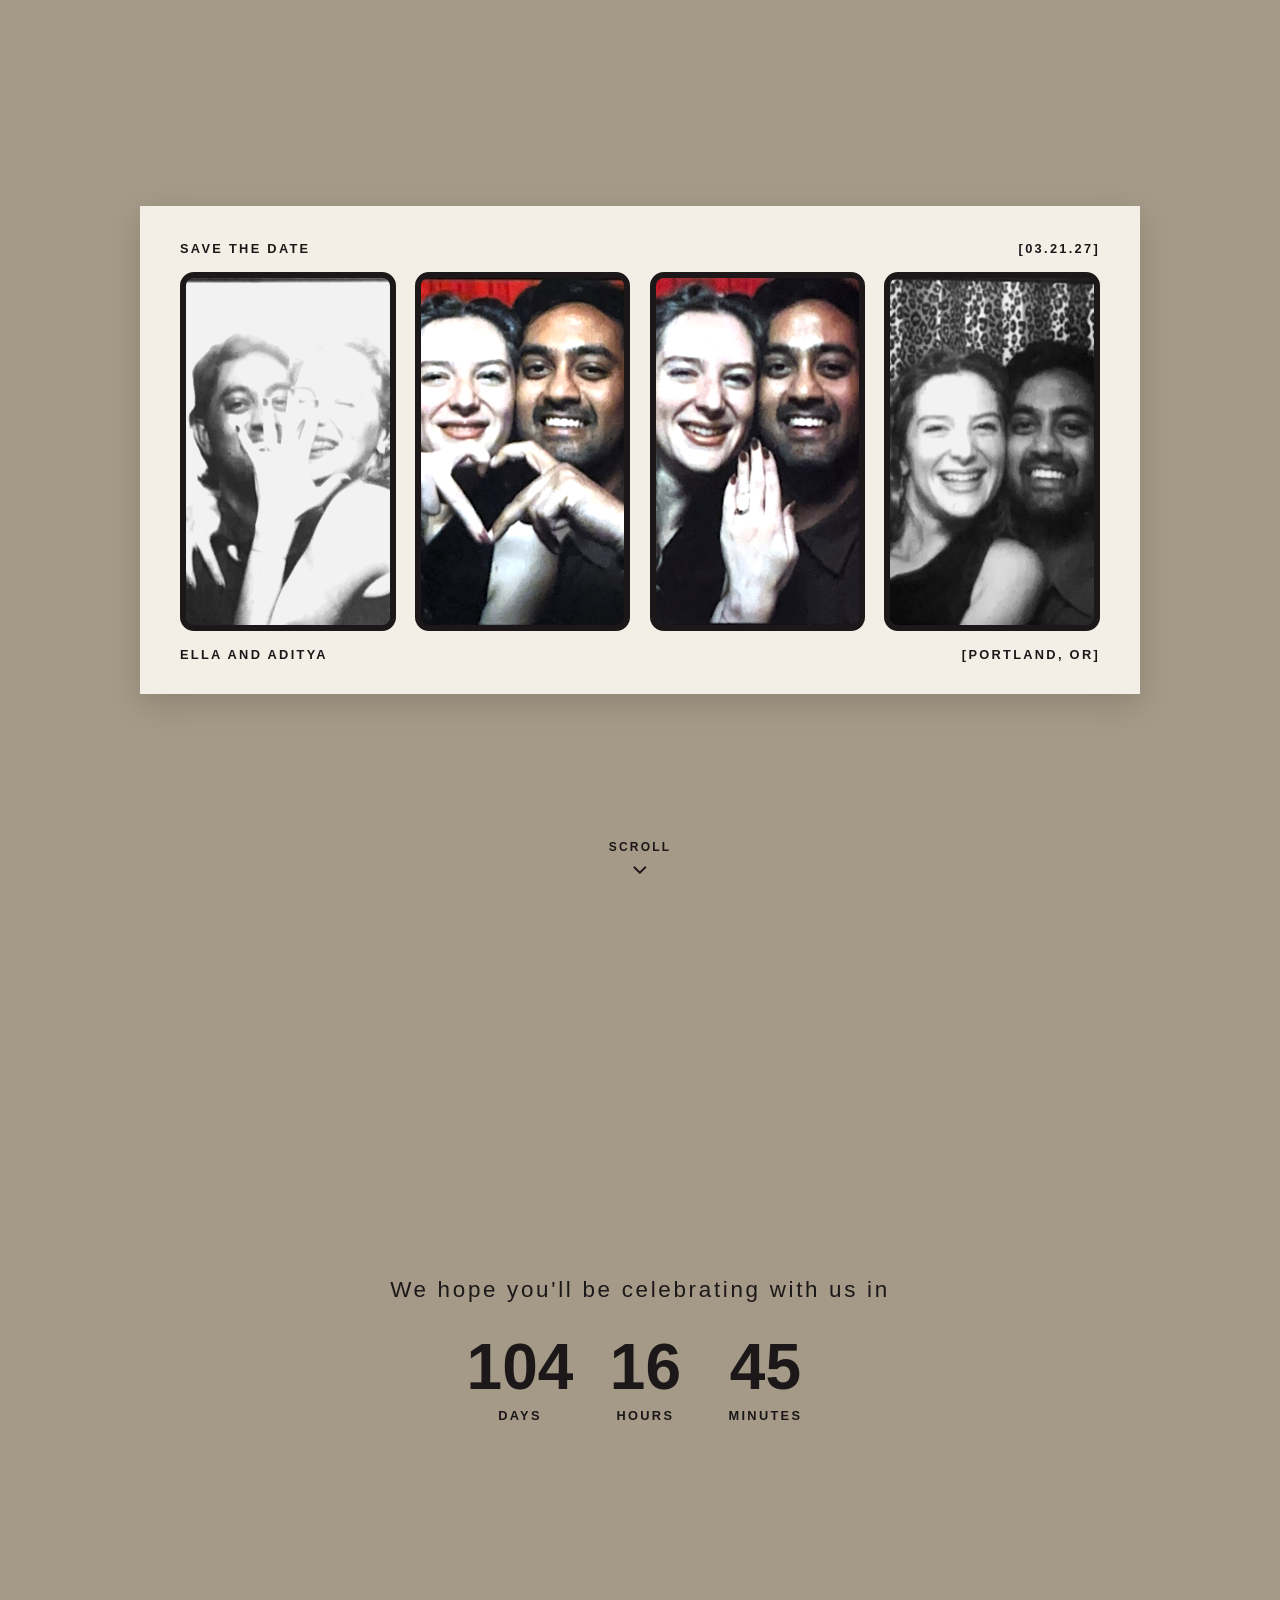
==== save-the-date.html @ f0cf4c4a "Update site styling, add save-the-date countdown and scroll cue Co-Authored-By: Claude Sonnet 5.5 <n" ====
<!DOCTYPE html>
<html lang="en">
<head>
  <meta charset="UTF-8">
  <meta name="viewport" content="width=device-width, initial-scale=1.0">
  <title>Save the Date · Ella & Aditya</title>
  <style>
    * { box-sizing: border-box; }

    body {
      margin: 0;
      background: #A49A87;
      font-family: 'Helvetica Neue', Arial, sans-serif;
      color: #1c1819;
      overflow-x: hidden;
    }

    /* Photo booth flash that fades out on load */
    .flash {
      position: fixed;
      inset: 0;
      background: #fff;
      pointer-events: none;
      z-index: 10;
      animation: flash 1s ease-out forwards;
    }

    @keyframes flash {
      0%   { opacity: 0.95; }
      15%  { opacity: 0.95; }
      100% { opacity: 0; }
    }

    /* Each section fills the screen on its own */
    .screen {
      min-height: 100vh;
      display: flex;
      flex-direction: column;
      align-items: center;
      justify-content: center;
      padding: 2rem 1rem;
    }

    .scroll-cue {
      position: fixed;
      bottom: 1.2rem;
      left: 50%;
      transform: translateX(-50%);
      display: flex;
      flex-direction: column;
      align-items: center;
      gap: 0.3rem;
      font-size: 0.75rem;
      font-weight: 700;
      letter-spacing: 0.18em;
      text-transform: uppercase;
      text-decoration: none;
      color: #1c1819;
      transition: opacity 0.4s;
    }

    .scroll-cue.hidden {
      opacity: 0;
      pointer-events: none;
    }

    .scroll-cue svg {
      width: 22px;
      height: 22px;
      animation: bounce 1.6s ease-in-out infinite;
    }

    @keyframes bounce {
      0%, 100% { transform: translateY(0); }
      50%      { transform: translateY(6px); }
    }

    .countdown {
      text-align: center;
      opacity: 0;
      transform: translateY(40px);
      transition: opacity 1s ease-out, transform 1s ease-out;
    }

    .countdown.visible {
      opacity: 1;
      transform: none;
    }

    .countdown h2 {
      margin: 0 0 2rem;
      font-size: 1.4rem;
      font-weight: 400;
      letter-spacing: 0.12em;
    }

    .timer {
      display: flex;
      justify-content: center;
      gap: 1.5rem;
    }

    .unit {
      min-width: 6rem;
    }

    .unit .num {
      display: block;
      font-size: 4rem;
      font-weight: 700;
      line-height: 1;
      font-variant-numeric: tabular-nums;
    }

    .unit .label {
      display: block;
      margin-top: 0.6rem;
      font-size: 0.8rem;
      font-weight: 700;
      letter-spacing: 0.18em;
      text-transform: uppercase;
    }

    .card {
      width: 100%;
      max-width: 1000px;
      background: #f4efe6;
      padding: 2.2rem 2.5rem 2rem;
      box-shadow: 0 10px 30px rgba(0, 0, 0, 0.15);
    }

    .top, .bottom, .names-row {
      display: flex;
      justify-content: space-between;
      align-items: center;
      font-size: 0.8rem;
      font-weight: 700;
      letter-spacing: 0.18em;
      text-transform: uppercase;
    }

    .top { margin-bottom: 1rem; }

    .strips {
      display: grid;
      grid-template-columns: repeat(4, 1fr);
      gap: 1.2rem;
    }

    .strip {
      position: relative;
      aspect-ratio: 3 / 5;
      background: #111;
      border: 6px solid #1c1819;
      border-radius: 14px;
      overflow: hidden;
      box-shadow: inset 0 0 0 1px #333;
      opacity: 0;
      filter: blur(6px);
      animation: develop 1.2s ease-out forwards;
    }

    /* Strips 2 and 3 stay in color */
    .strip:nth-child(2) img,
    .strip:nth-child(3) img {
      filter: contrast(1.05) brightness(1);
    }

    /* Each strip develops one after another */
    .strip:nth-child(1) { animation-delay: 1.0s; }
    .strip:nth-child(2) { animation-delay: 1.6s; }
    .strip:nth-child(3) { animation-delay: 2.2s; }
    .strip:nth-child(4) { animation-delay: 2.8s; }

    @keyframes develop {
      0% {
        opacity: 0;
        filter: blur(6px) brightness(1.6);
      }
      60% {
        opacity: 1;
      }
      100% {
        opacity: 1;
        filter: blur(0) brightness(1);
      }
    }

    .strip img {
      width: 100%;
      height: 100%;
      object-fit: cover;
      display: block;
      filter: grayscale(100%) contrast(1.15) brightness(0.95);
    }

    .names-row {
      margin-top: 1rem;
    }

    .back {
      margin-top: 1.5rem;
      font-size: 0.9rem;
      letter-spacing: 0.1em;
    }

    .back a {
      color: #1c1819;
    }

    @media (max-width: 700px) {
      .strips { grid-template-columns: repeat(2, 1fr); }
      .card { padding: 1.5rem; }
      .top, .names-row { font-size: 0.7rem; }
      .timer { gap: 0.5rem; }
      .unit { min-width: 4.5rem; }
      .unit .num { font-size: 2.5rem; }
    }

    /* Skip the effects for guests who prefer less motion */
    @media (prefers-reduced-motion: reduce) {
      .flash { display: none; }
      .scroll-cue svg { animation: none; }
      .countdown {
        opacity: 1;
        transform: none;
        transition: none;
      }
      .strip {
        opacity: 1;
        filter: none;
        animation: none;
      }
    }
  </style>
</head>
<body>
  <div class="flash" aria-hidden="true"></div>

  <section class="screen">
  <main class="card">
    <div class="top">
      <span>Save the Date</span>
      <span>[03.21.27]</span>
    </div>

    <div class="strips">
      <div class="strip"><img src="strip1.jpg" alt="Photo booth photo 1"></div>
      <div class="strip"><img src="strip2.jpg" alt="Photo booth photo 2"></div>
      <div class="strip"><img src="strip3.jpg" alt="Photo booth photo 3"></div>
      <div class="strip"><img src="strip4.jpg" alt="Photo booth photo 4"></div>
    </div>

    <div class="names-row">
      <span>Ella and Aditya</span>
      <span>[Portland, OR]</span>
    </div>
  </main>
  </section>

  <a class="scroll-cue" id="scroll-cue" href="#countdown-screen" aria-label="Scroll down">
    <span>Scroll</span>
    <svg viewBox="0 0 24 24" fill="none" stroke="currentColor" stroke-width="2" stroke-linecap="round" stroke-linejoin="round" aria-hidden="true"><path d="M6 9l6 6 6-6"/></svg>
  </a>

  <section class="screen" id="countdown-screen">
    <div class="countdown" id="countdown">
      <h2>We hope you'll be celebrating with us in</h2>
      <div class="timer">
        <div class="unit"><span class="num" id="days">0</span><span class="label">Days</span></div>
        <div class="unit"><span class="num" id="hours">0</span><span class="label">Hours</span></div>
        <div class="unit"><span class="num" id="minutes">0</span><span class="label">Minutes</span></div>
      </div>
    </div>
  </section>

  <script>
    const target = new Date(2027, 2, 21); // March 21, 2027
    const els = {
      days: document.getElementById('days'),
      hours: document.getElementById('hours'),
      minutes: document.getElementById('minutes')
    };

    function tick() {
      const ms = Math.max(0, target - new Date());
      els.days.textContent = Math.floor(ms / 86400000);
      els.hours.textContent = Math.floor(ms / 3600000) % 24;
      els.minutes.textContent = Math.floor(ms / 60000) % 60;
    }

    tick();
    setInterval(tick, 1000);

    // Hide the scroll cue once the guest has started scrolling
    const cue = document.getElementById('scroll-cue');
    window.addEventListener('scroll', () => {
      cue.classList.toggle('hidden', window.scrollY > 40);
    }, { passive: true });

    // Fade the countdown in once it scrolls into view
    const countdown = document.getElementById('countdown');
    new IntersectionObserver((entries, obs) => {
      entries.forEach(e => {
        if (e.isIntersecting) {
          e.target.classList.add('visible');
          obs.unobserve(e.target);
        }
      });
    }, { threshold: 0.3 }).observe(countdown);
  </script>
</body>
</html>
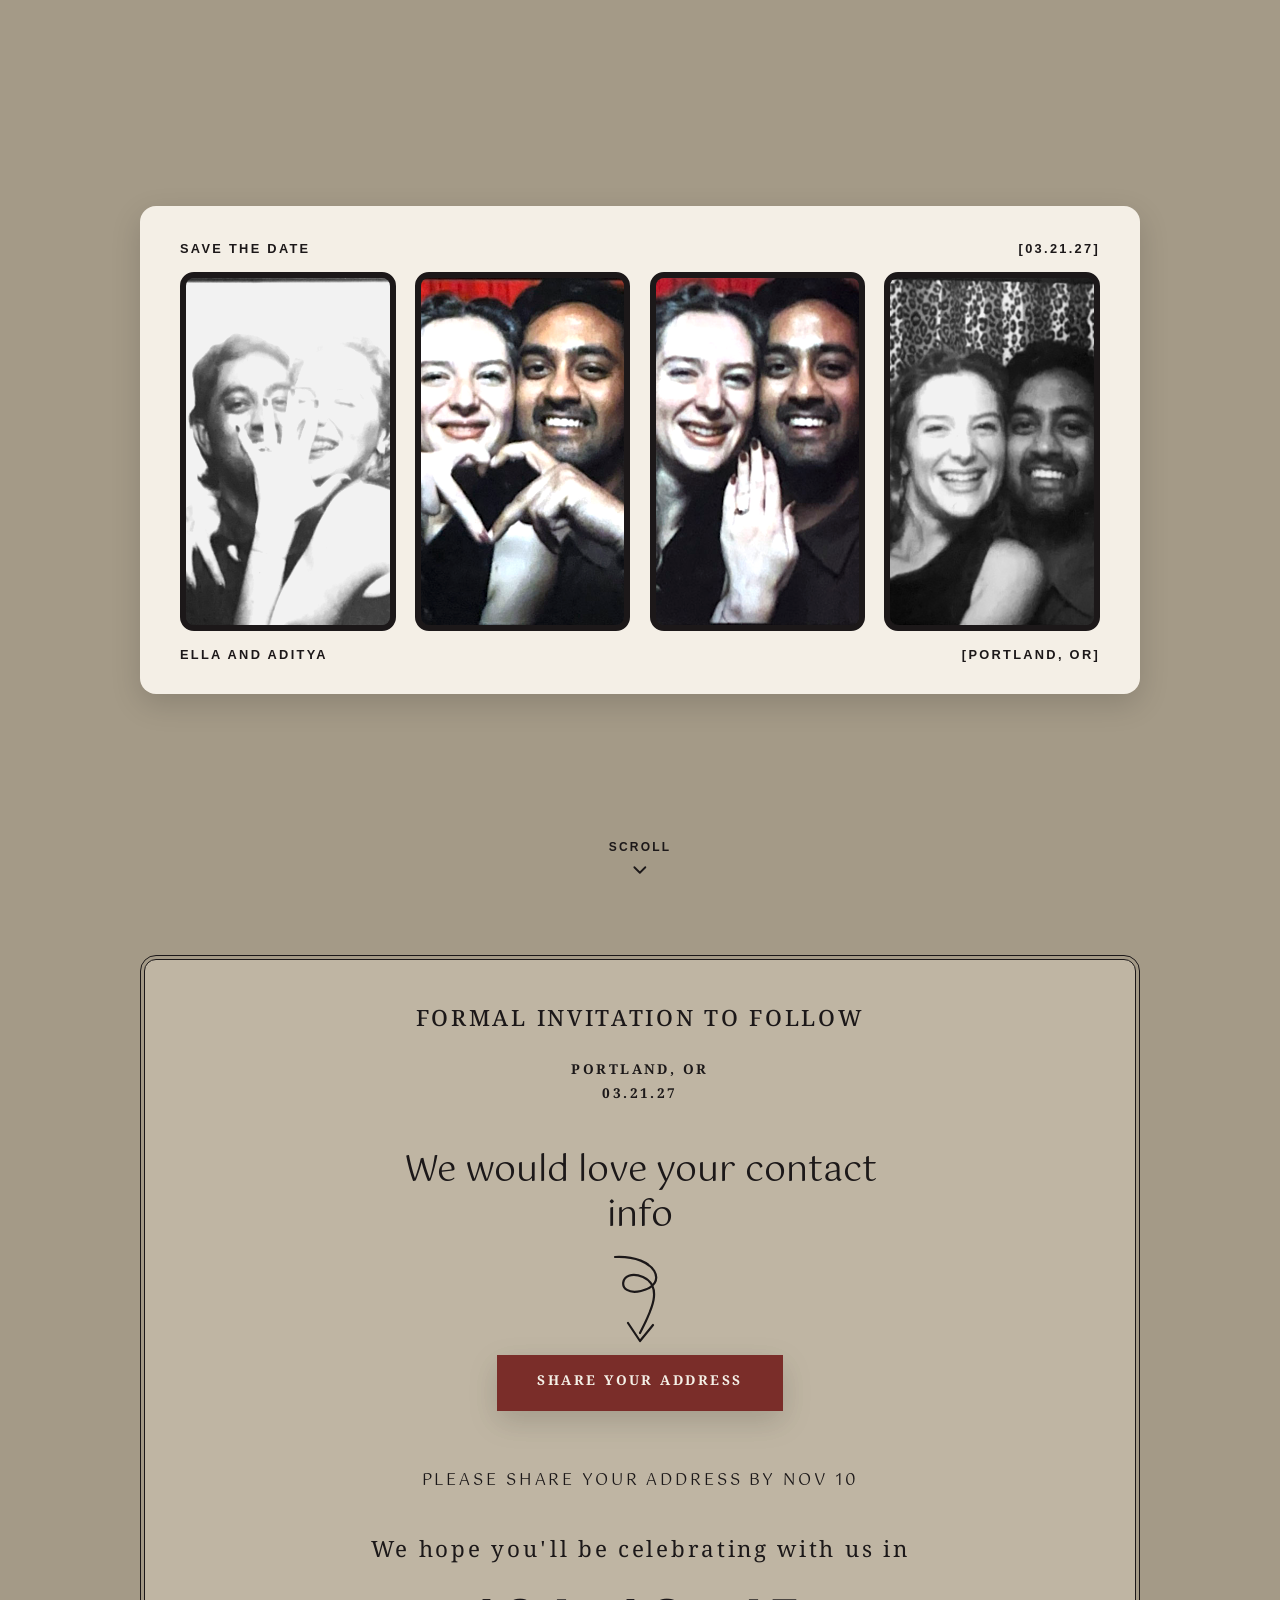
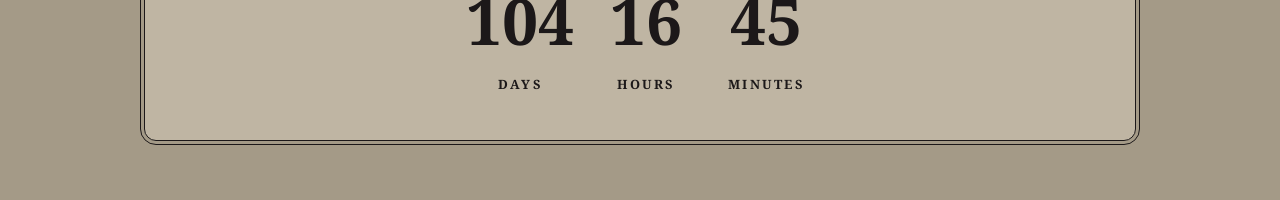
==== commit 80a2a129: "Add framed contact and countdown sections to save the date page Adds a Postable address button with " ====
--- a/save-the-date.html
+++ b/save-the-date.html
@@ -4,6 +4,11 @@
   <meta charset="UTF-8">
   <meta name="viewport" content="width=device-width, initial-scale=1.0">
   <title>Save the Date · Ella & Aditya</title>
+  <!-- Warm up the connection so the Postable page loads faster after the tap -->
+  <link rel="preconnect" href="https://www.postable.com">
+  <link rel="preconnect" href="https://fonts.googleapis.com">
+  <link rel="preconnect" href="https://fonts.gstatic.com" crossorigin>
+  <link href="https://fonts.googleapis.com/css2?family=Gotu&family=Noto+Serif+Devanagari:wdth,wght@62.5..100,100..900&display=swap" rel="stylesheet">
   <style>
     * { box-sizing: border-box; }
 
@@ -59,6 +64,12 @@
       transition: opacity 0.4s;
     }
 
+    /* Cue pinned to the bottom of the contact panel instead of the viewport */
+    .scroll-cue.inline {
+      position: absolute;
+      bottom: 1.6rem;
+    }
+
     .scroll-cue.hidden {
       opacity: 0;
       pointer-events: none;
@@ -75,16 +86,150 @@
       50%      { transform: translateY(6px); }
     }
 
-    .countdown {
+    .countdown, .contact, .follow {
       text-align: center;
       opacity: 0;
       transform: translateY(40px);
       transition: opacity 1s ease-out, transform 1s ease-out;
     }
 
-    .countdown.visible {
+    .countdown.visible, .contact.visible, .follow.visible {
       opacity: 1;
       transform: none;
+    }
+
+    /* Contact and countdown sections share one font */
+    #contact-screen, #countdown-screen {
+      font-family: "Noto Serif Devanagari", serif;
+      font-optical-sizing: auto;
+      font-variation-settings: "wdth" 100;
+    }
+
+    .contact {
+      width: 100%;
+      max-width: 32rem;
+    }
+
+    /* Framed panel, as wide as the save the date card and at least as tall */
+    .panel {
+      position: relative;
+      isolation: isolate;
+      display: flex;
+      flex-direction: column;
+      align-items: center;
+      justify-content: center;
+      width: 100%;
+      max-width: 1000px;
+      min-height: var(--card-h, 30rem);
+      padding: 2.5rem 2rem;
+      text-align: center;
+    }
+
+    .panel.has-cue { padding-bottom: 5.5rem; }
+
+    /* Thin double-line frame: two 1px lines with a 3px gap, outer line on the panel edge */
+    .panel::before {
+      content: "";
+      position: absolute;
+      inset: 4px;
+      /* 4px less than the card's 16px so the outer line follows its corners */
+      border-radius: 12px;
+      border: 1px solid #1c1819;
+      outline: 1px solid #1c1819;
+      outline-offset: 3px;
+      /* Darker, see-through take on the card's cream */
+      background: rgba(214, 204, 186, 0.55);
+      z-index: -1;
+      pointer-events: none;
+    }
+
+    .follow {
+      margin-bottom: 3rem;
+      font-size: 0.85rem;
+      font-weight: 700;
+      letter-spacing: 0.18em;
+      text-transform: uppercase;
+      line-height: 1.8;
+    }
+
+    .follow .lead {
+      margin: 0 0 1rem;
+      font-size: 1.4rem;
+      font-weight: 500;
+      letter-spacing: 0.12em;
+    }
+
+    .follow p { margin: 0; }
+
+    .contact h2 {
+      margin: 0;
+      font-family: "Gotu", sans-serif;
+      font-size: 2.2rem;
+      font-weight: 400;
+      line-height: 1.3;
+    }
+
+    /* Twirly arrow that draws itself toward the button */
+    .swirl {
+      display: block;
+      width: 70px;
+      height: 96px;
+      margin: 0.8rem auto 0.4rem;
+      overflow: visible;
+    }
+
+    .swirl path {
+      fill: none;
+      stroke: #1c1819;
+      stroke-width: 2.2;
+      stroke-linecap: round;
+      stroke-linejoin: round;
+      stroke-dasharray: 1;
+      stroke-dashoffset: 1;
+    }
+
+    .contact.visible .swirl .line { animation: draw 1.8s ease-in-out 0.5s forwards; }
+    .contact.visible .swirl .head { animation: draw 0.4s ease-out 2.2s forwards; }
+
+    @keyframes draw {
+      to { stroke-dashoffset: 0; }
+    }
+
+    .contact-btn {
+      display: inline-flex;
+      align-items: center;
+      justify-content: center;
+      min-height: 3.5rem;
+      padding: 0 2.5rem;
+      background: #7A2D29;
+      color: #f4efe6;
+      font-size: 0.85rem;
+      font-weight: 700;
+      letter-spacing: 0.18em;
+      text-transform: uppercase;
+      text-decoration: none;
+      box-shadow: 0 10px 30px rgba(0, 0, 0, 0.15);
+      touch-action: manipulation;
+      -webkit-tap-highlight-color: transparent;
+      transition: transform 0.2s, background 0.2s;
+    }
+
+    .contact-btn:hover { background: #8f3732; }
+    .contact-btn:active { transform: scale(0.97); }
+
+    .contact-btn:focus-visible {
+      outline: 3px solid #1c1819;
+      outline-offset: 3px;
+    }
+
+    .countdown .questions {
+      margin: 0 0 2.5rem;
+      font-family: "Gotu", sans-serif;
+      font-size: 1.0rem;
+      font-weight: 400;
+      letter-spacing: 0.18em;
+      text-transform: uppercase;
+      line-height: 1.8;
     }
 
     .countdown h2 {
@@ -125,6 +270,7 @@
       width: 100%;
       max-width: 1000px;
       background: #f4efe6;
+      border-radius: 16px;
       padding: 2.2rem 2.5rem 2rem;
       box-shadow: 0 10px 30px rgba(0, 0, 0, 0.15);
     }
@@ -208,10 +354,72 @@
       color: #1c1819;
     }
 
+    /* Wide screens: the contact and countdown panels merge into one framed panel, stacked */
+    @media (min-width: 900px) {
+      /* Full-height wrapper keeps the merged panel centered on screen */
+      .duo-screen {
+        min-height: 100vh;
+        display: flex;
+        align-items: center;
+        justify-content: center;
+        padding: 2rem 1rem;
+      }
+
+      .duo {
+        position: relative;
+        isolation: isolate;
+        display: flex;
+        flex-direction: column;
+        align-items: center;
+        justify-content: center;
+        gap: 3.5rem;
+        width: 100%;
+        max-width: 1000px;
+        min-height: var(--card-h, 30rem);
+        padding: 3rem 2rem;
+      }
+
+      /* Same double-line frame as the single panels, drawn once around both */
+      .duo::before {
+        content: "";
+        position: absolute;
+        inset: 4px;
+        border-radius: 12px;
+        border: 1px solid #1c1819;
+        outline: 1px solid #1c1819;
+        outline-offset: 3px;
+        background: rgba(214, 204, 186, 0.55);
+        z-index: -1;
+        pointer-events: none;
+      }
+
+      .duo > .screen {
+        min-height: 0;
+        padding: 0;
+      }
+
+      /* Inner panels lose their own frame and sizing */
+      .duo .panel {
+        min-height: 0;
+        padding: 0;
+      }
+
+      .duo .panel::before { display: none; }
+
+      .duo .follow { margin-bottom: 2.5rem; }
+
+      .scroll-cue.inline { display: none; }
+    }
+
     @media (max-width: 700px) {
       .strips { grid-template-columns: repeat(2, 1fr); }
       .card { padding: 1.5rem; }
+      /* Leave room under the card for the fixed scroll cue */
+      .screen:first-of-type { padding-bottom: 6rem; }
       .top, .names-row { font-size: 0.7rem; }
+      .contact h2 { font-size: 1.7rem; }
+      .follow .lead { font-size: 1.1rem; }
+      .contact-btn { width: 100%; }
       .timer { gap: 0.5rem; }
       .unit { min-width: 4.5rem; }
       .unit .num { font-size: 2.5rem; }
@@ -221,10 +429,14 @@
     @media (prefers-reduced-motion: reduce) {
       .flash { display: none; }
       .scroll-cue svg { animation: none; }
-      .countdown {
+      .countdown, .contact, .follow {
         opacity: 1;
         transform: none;
         transition: none;
+      }
+      .swirl path {
+        stroke-dashoffset: 0;
+        animation: none !important;
       }
       .strip {
         opacity: 1;
@@ -258,13 +470,41 @@
   </main>
   </section>
 
-  <a class="scroll-cue" id="scroll-cue" href="#countdown-screen" aria-label="Scroll down">
+  <a class="scroll-cue" id="scroll-cue" href="#duo-screen" aria-label="Scroll down">
     <span>Scroll</span>
     <svg viewBox="0 0 24 24" fill="none" stroke="currentColor" stroke-width="2" stroke-linecap="round" stroke-linejoin="round" aria-hidden="true"><path d="M6 9l6 6 6-6"/></svg>
   </a>
 
+  <div class="duo-screen" id="duo-screen">
+  <div class="duo" id="duo">
+  <section class="screen" id="contact-screen">
+   <div class="panel has-cue">
+    <div class="follow" id="follow">
+      <p class="lead">Formal invitation to follow</p>
+      <p>Portland, OR</p>
+      <p>03.21.27</p>
+    </div>
+
+    <div class="contact" id="contact">
+      <h2>We would love your contact info</h2>
+      <svg class="swirl" viewBox="0 0 70 96" aria-hidden="true">
+        <path class="line" pathLength="1" d="M10 4 C52 2 64 32 36 38 C10 44 14 14 38 24 C60 34 44 62 35 80"/>
+        <path class="head" pathLength="1" d="M23 70 L35 88 L48 72"/>
+      </svg>
+      <a class="contact-btn" href="https://www.postable.com/adiella" target="_blank" rel="noopener">Share your address</a>
+    </div>
+
+    <a class="scroll-cue inline" href="#countdown-screen" aria-label="Scroll down">
+      <span>Scroll</span>
+      <svg viewBox="0 0 24 24" fill="none" stroke="currentColor" stroke-width="2" stroke-linecap="round" stroke-linejoin="round" aria-hidden="true"><path d="M6 9l6 6 6-6"/></svg>
+    </a>
+   </div>
+  </section>
+
   <section class="screen" id="countdown-screen">
+   <div class="panel">
     <div class="countdown" id="countdown">
+      <p class="questions">Please share your address by Nov 10</p>
       <h2>We hope you'll be celebrating with us in</h2>
       <div class="timer">
         <div class="unit"><span class="num" id="days">0</span><span class="label">Days</span></div>
@@ -272,7 +512,10 @@
         <div class="unit"><span class="num" id="minutes">0</span><span class="label">Minutes</span></div>
       </div>
     </div>
+   </div>
   </section>
+  </div>
+  </div>
 
   <script>
     const target = new Date(2027, 2, 21); // March 21, 2027
@@ -292,22 +535,30 @@
     tick();
     setInterval(tick, 1000);
 
+    // Keep the framed sections as tall as the save the date card
+    const card = document.querySelector('.card');
+    new ResizeObserver(() => {
+      document.documentElement.style.setProperty('--card-h', card.offsetHeight + 'px');
+    }).observe(card);
+
     // Hide the scroll cue once the guest has started scrolling
     const cue = document.getElementById('scroll-cue');
     window.addEventListener('scroll', () => {
       cue.classList.toggle('hidden', window.scrollY > 40);
     }, { passive: true });
 
-    // Fade the countdown in once it scrolls into view
-    const countdown = document.getElementById('countdown');
-    new IntersectionObserver((entries, obs) => {
+    // Fade the contact and countdown sections in once they scroll into view
+    const fadeObserver = new IntersectionObserver((entries, obs) => {
       entries.forEach(e => {
         if (e.isIntersecting) {
           e.target.classList.add('visible');
           obs.unobserve(e.target);
         }
       });
-    }, { threshold: 0.3 }).observe(countdown);
+    }, { threshold: 0.3 });
+    fadeObserver.observe(document.getElementById('follow'));
+    fadeObserver.observe(document.getElementById('contact'));
+    fadeObserver.observe(document.getElementById('countdown'));
   </script>
 </body>
 </html>
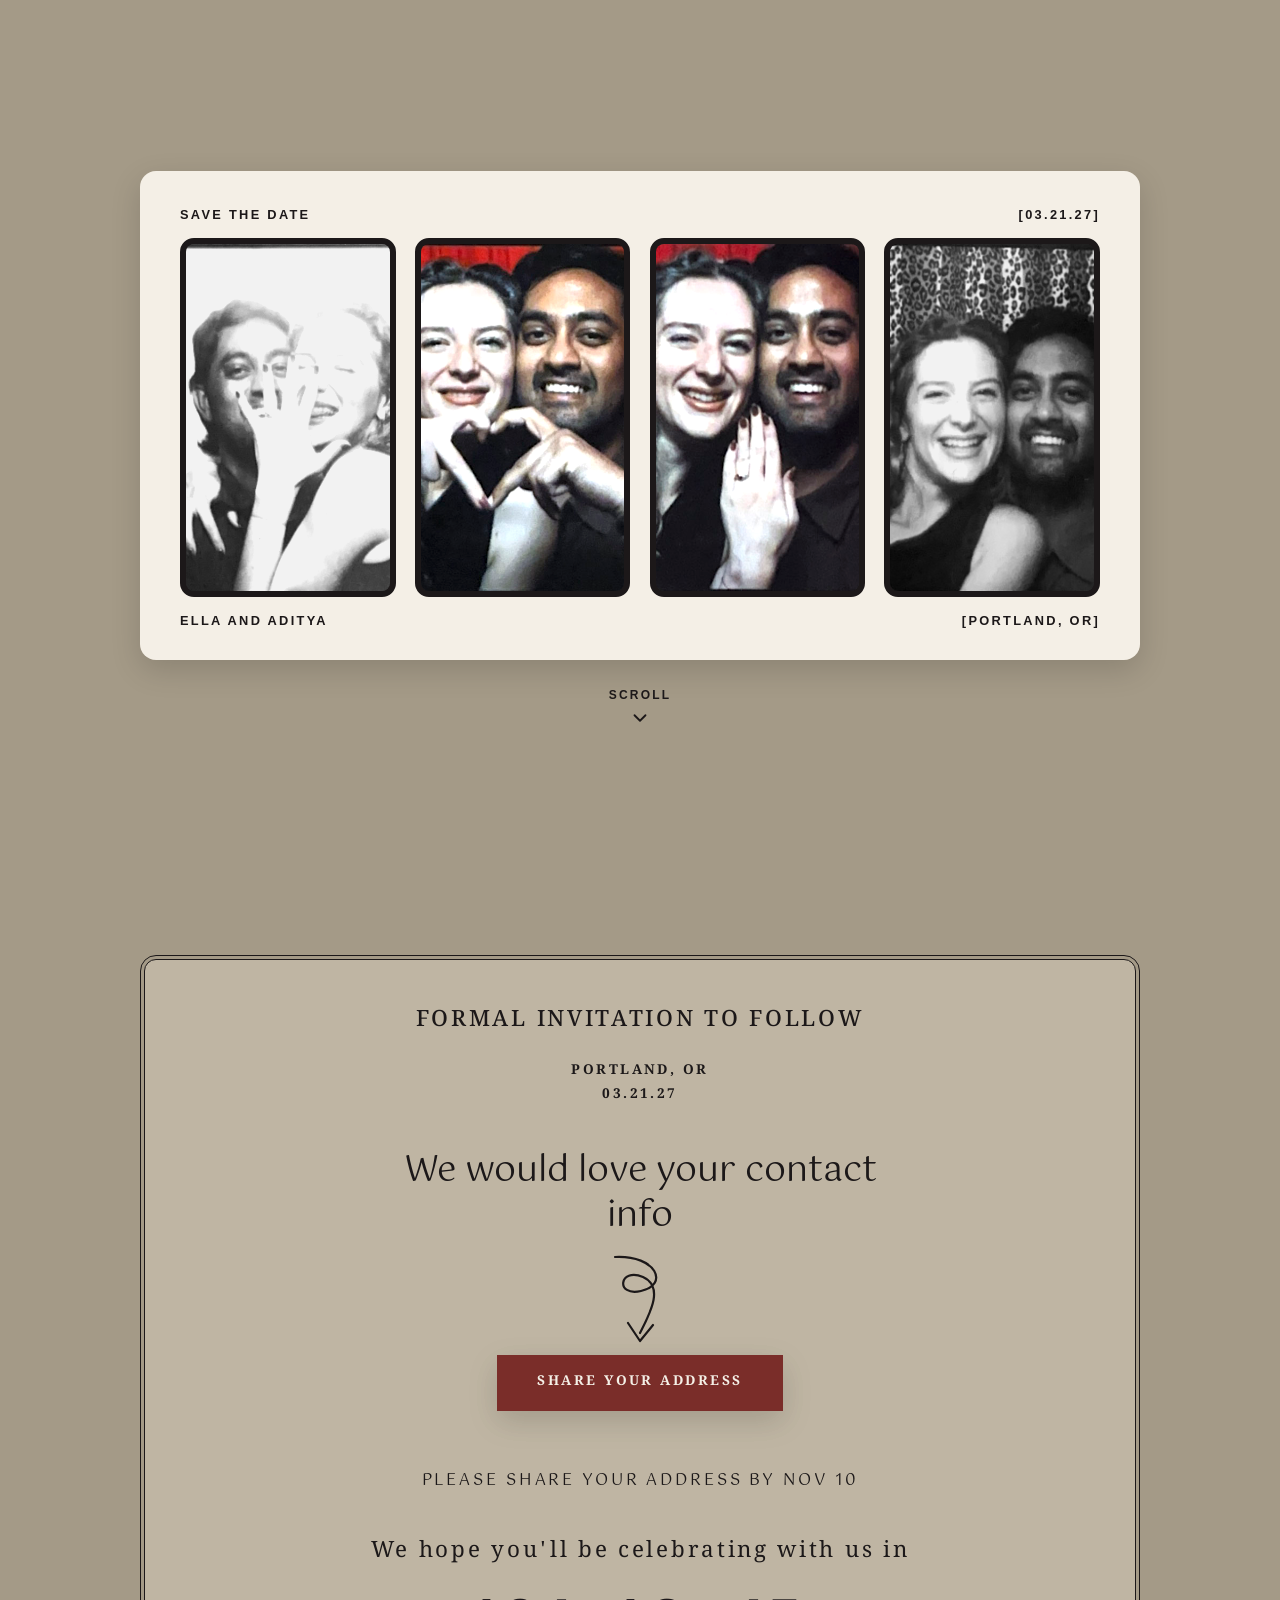
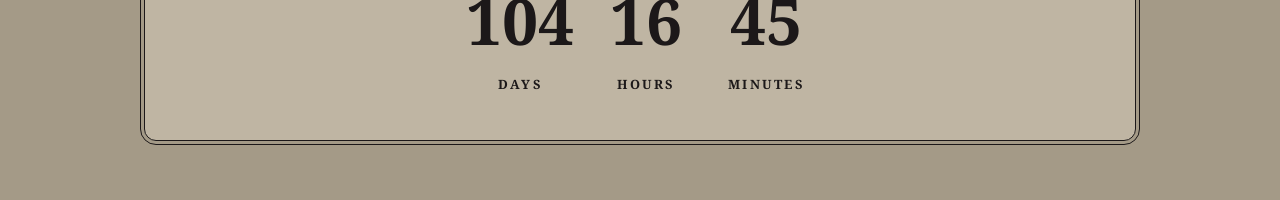
==== commit da36513d: "Put scroll cue under the card and remove the flash overlay after it fades The cue now sits in the pa" ====
--- a/save-the-date.html
+++ b/save-the-date.html
@@ -2,7 +2,9 @@
 <html lang="en">
 <head>
   <meta charset="UTF-8">
-  <meta name="viewport" content="width=device-width, initial-scale=1.0">
+  <meta name="viewport" content="width=device-width, initial-scale=1.0, viewport-fit=cover">
+  <!-- Tints the phone status bar and browser toolbar to match the page -->
+  <meta name="theme-color" content="#A49A87">
   <title>Save the Date · Ella & Aditya</title>
   <!-- Warm up the connection so the Postable page loads faster after the tap -->
   <link rel="preconnect" href="https://www.postable.com">
@@ -12,6 +14,8 @@
   <style>
     * { box-sizing: border-box; }
 
+    html { background: #A49A87; }
+
     body {
       margin: 0;
       background: #A49A87;
@@ -39,6 +43,8 @@
     /* Each section fills the screen on its own */
     .screen {
       min-height: 100vh;
+      /* Visible height on phones, so sections don't slip under the browser toolbar */
+      min-height: 100svh;
       display: flex;
       flex-direction: column;
       align-items: center;
@@ -47,10 +53,6 @@
     }
 
     .scroll-cue {
-      position: fixed;
-      bottom: 1.2rem;
-      left: 50%;
-      transform: translateX(-50%);
       display: flex;
       flex-direction: column;
       align-items: center;
@@ -61,18 +63,19 @@
       text-transform: uppercase;
       text-decoration: none;
       color: #1c1819;
-      transition: opacity 0.4s;
-    }
-
-    /* Cue pinned to the bottom of the contact panel instead of the viewport */
+    }
+
+    /* Cue under the card sits in the page flow, so it can never overlap the card */
+    .card + .scroll-cue {
+      margin-top: 1.75rem;
+    }
+
+    /* Cue pinned to the bottom of the contact panel */
     .scroll-cue.inline {
       position: absolute;
       bottom: 1.6rem;
-    }
-
-    .scroll-cue.hidden {
-      opacity: 0;
-      pointer-events: none;
+      left: 50%;
+      transform: translateX(-50%);
     }
 
     .scroll-cue svg {
@@ -359,6 +362,7 @@
       /* Full-height wrapper keeps the merged panel centered on screen */
       .duo-screen {
         min-height: 100vh;
+        min-height: 100svh;
         display: flex;
         align-items: center;
         justify-content: center;
@@ -414,8 +418,6 @@
     @media (max-width: 700px) {
       .strips { grid-template-columns: repeat(2, 1fr); }
       .card { padding: 1.5rem; }
-      /* Leave room under the card for the fixed scroll cue */
-      .screen:first-of-type { padding-bottom: 6rem; }
       .top, .names-row { font-size: 0.7rem; }
       .contact h2 { font-size: 1.7rem; }
       .follow .lead { font-size: 1.1rem; }
@@ -468,12 +470,11 @@
       <span>[Portland, OR]</span>
     </div>
   </main>
+    <a class="scroll-cue" id="scroll-cue" href="#duo-screen" aria-label="Scroll down">
+      <span>Scroll</span>
+      <svg viewBox="0 0 24 24" fill="none" stroke="currentColor" stroke-width="2" stroke-linecap="round" stroke-linejoin="round" aria-hidden="true"><path d="M6 9l6 6 6-6"/></svg>
+    </a>
   </section>
-
-  <a class="scroll-cue" id="scroll-cue" href="#duo-screen" aria-label="Scroll down">
-    <span>Scroll</span>
-    <svg viewBox="0 0 24 24" fill="none" stroke="currentColor" stroke-width="2" stroke-linecap="round" stroke-linejoin="round" aria-hidden="true"><path d="M6 9l6 6 6-6"/></svg>
-  </a>
 
   <div class="duo-screen" id="duo-screen">
   <div class="duo" id="duo">
@@ -535,17 +536,16 @@
     tick();
     setInterval(tick, 1000);
 
+    // Remove the white flash overlay once it has faded. Left in the page, even at
+    // zero opacity, iOS Safari reads it as a white fixed element and tints its bars white.
+    const flash = document.querySelector('.flash');
+    flash.addEventListener('animationend', () => flash.remove());
+
     // Keep the framed sections as tall as the save the date card
     const card = document.querySelector('.card');
     new ResizeObserver(() => {
       document.documentElement.style.setProperty('--card-h', card.offsetHeight + 'px');
     }).observe(card);
-
-    // Hide the scroll cue once the guest has started scrolling
-    const cue = document.getElementById('scroll-cue');
-    window.addEventListener('scroll', () => {
-      cue.classList.toggle('hidden', window.scrollY > 40);
-    }, { passive: true });
 
     // Fade the contact and countdown sections in once they scroll into view
     const fadeObserver = new IntersectionObserver((entries, obs) => {
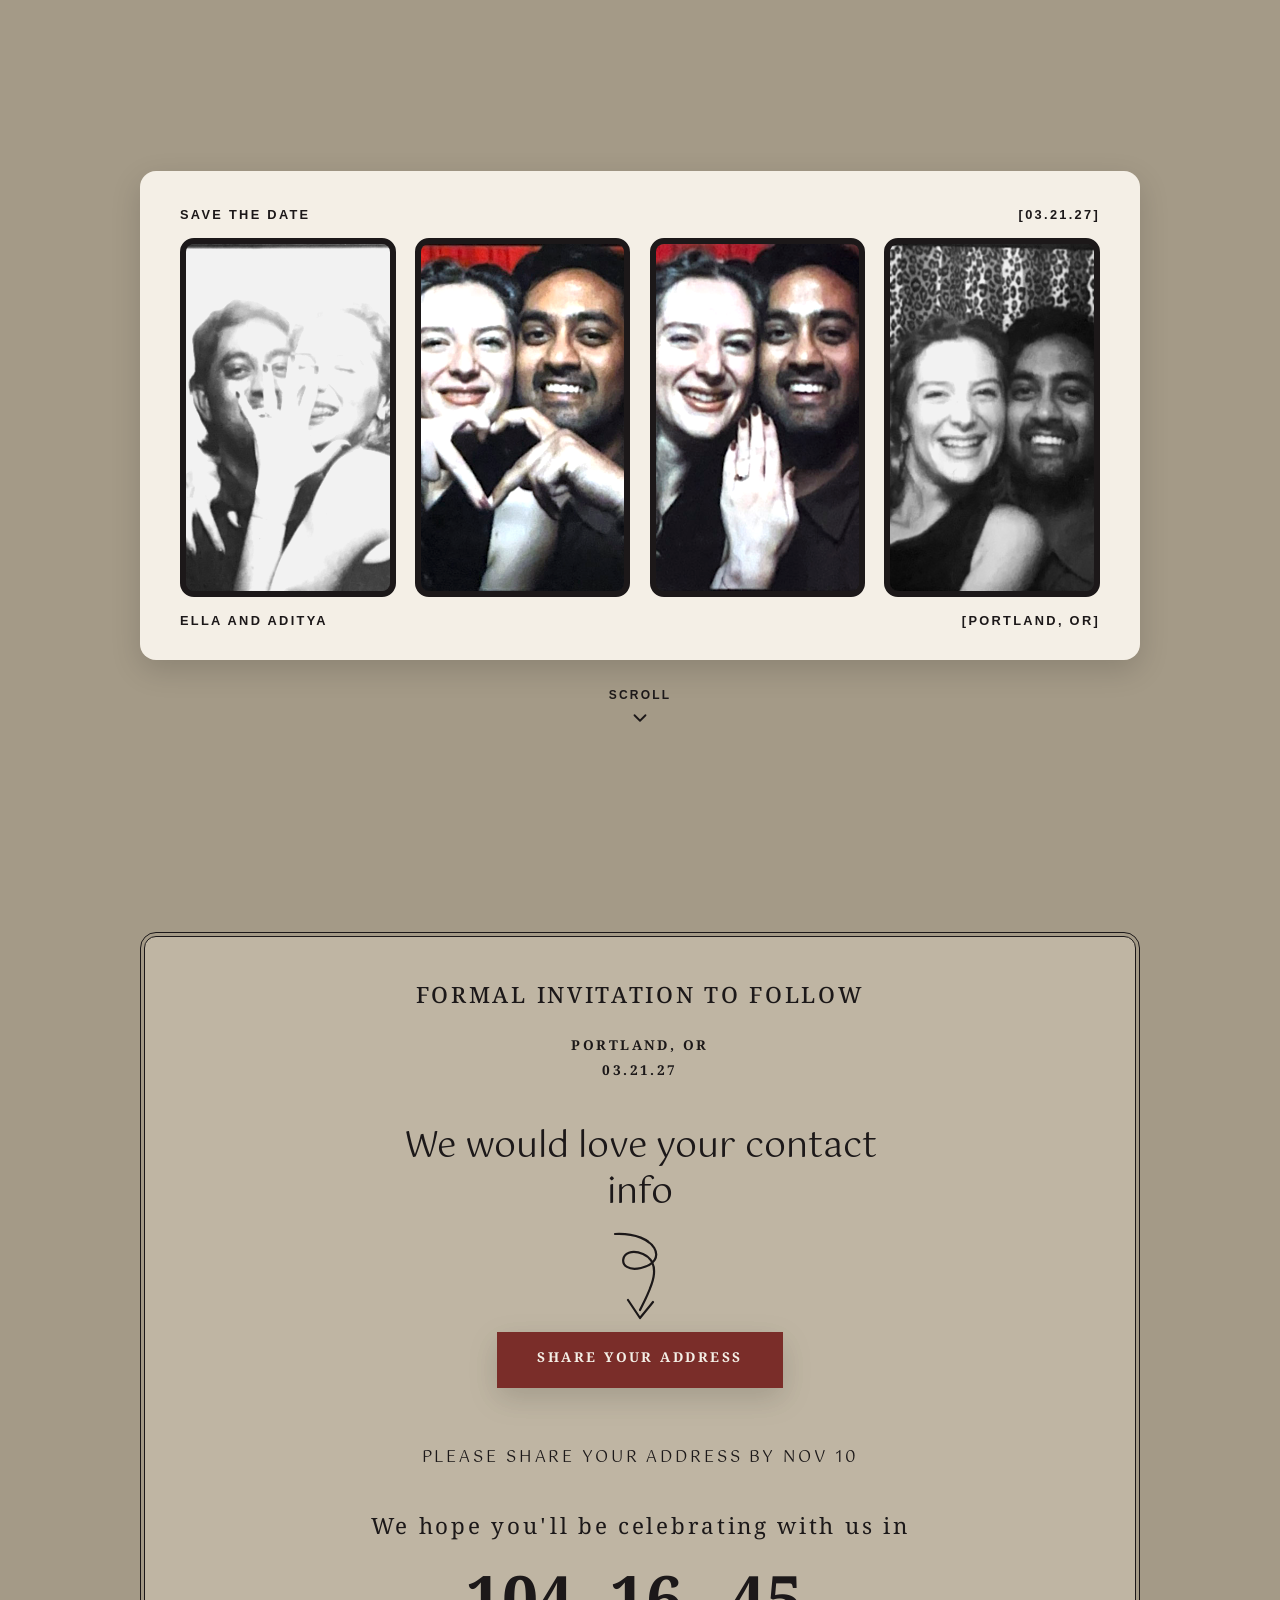
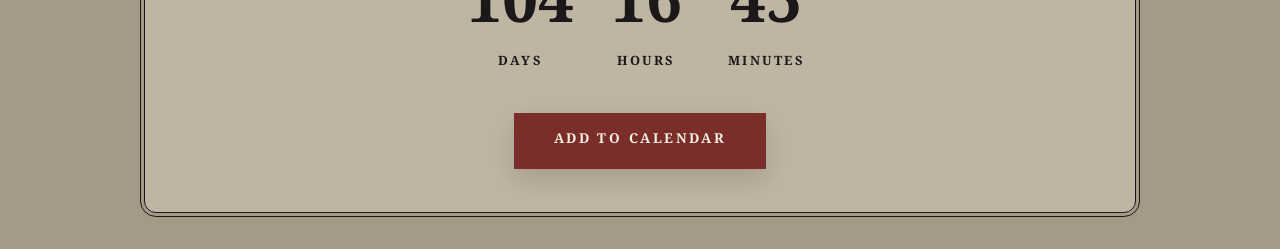
==== commit a45cb3f8: "Add an Add to calendar button under the countdown The button downloads an all-day .ics event for Mar" ====
--- a/save-the-date.html
+++ b/save-the-date.html
@@ -225,6 +225,10 @@
       outline-offset: 3px;
     }
 
+    .countdown .calendar-btn {
+      margin-top: 2.5rem;
+    }
+
     .countdown .questions {
       margin: 0 0 2.5rem;
       font-family: "Gotu", sans-serif;
@@ -512,6 +516,7 @@
         <div class="unit"><span class="num" id="hours">0</span><span class="label">Hours</span></div>
         <div class="unit"><span class="num" id="minutes">0</span><span class="label">Minutes</span></div>
       </div>
+      <a class="contact-btn calendar-btn" href="save-the-date.ics" download="ella-and-aditya.ics">Add to calendar</a>
     </div>
    </div>
   </section>
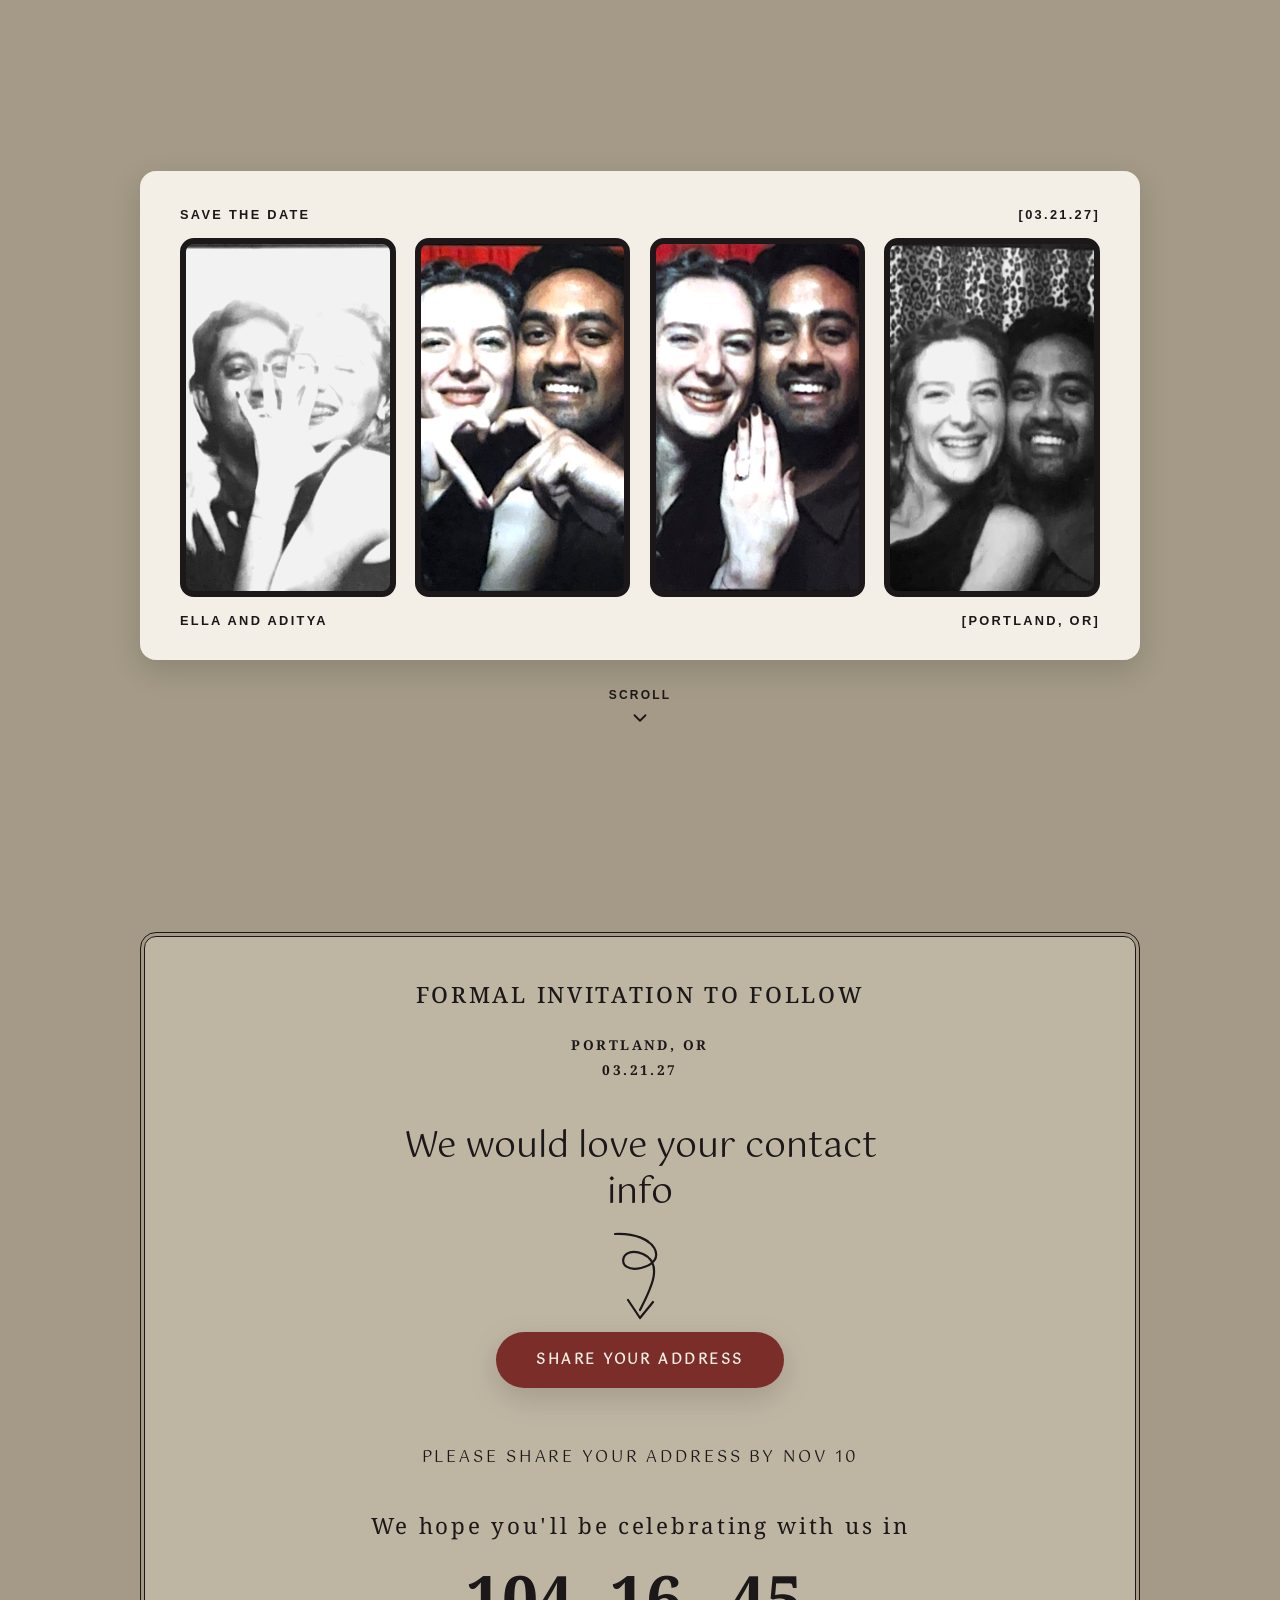
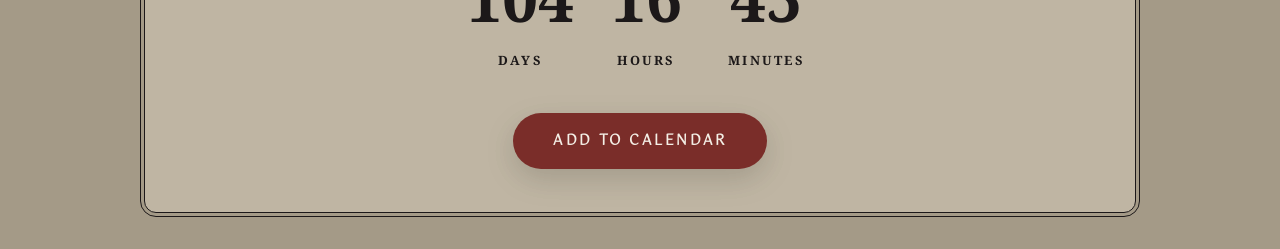
==== commit 8b08130d: "Round the contact and calendar buttons and set them in Gotu Co-Authored-By: Claude Sonnet 5.5 <norep" ====
--- a/save-the-date.html
+++ b/save-the-date.html
@@ -206,11 +206,13 @@
       padding: 0 2.5rem;
       background: #7A2D29;
       color: #f4efe6;
+      font-family: "Gotu", sans-serif;
       font-size: 0.85rem;
       font-weight: 700;
       letter-spacing: 0.18em;
       text-transform: uppercase;
       text-decoration: none;
+      border-radius: 999px;
       box-shadow: 0 10px 30px rgba(0, 0, 0, 0.15);
       touch-action: manipulation;
       -webkit-tap-highlight-color: transparent;
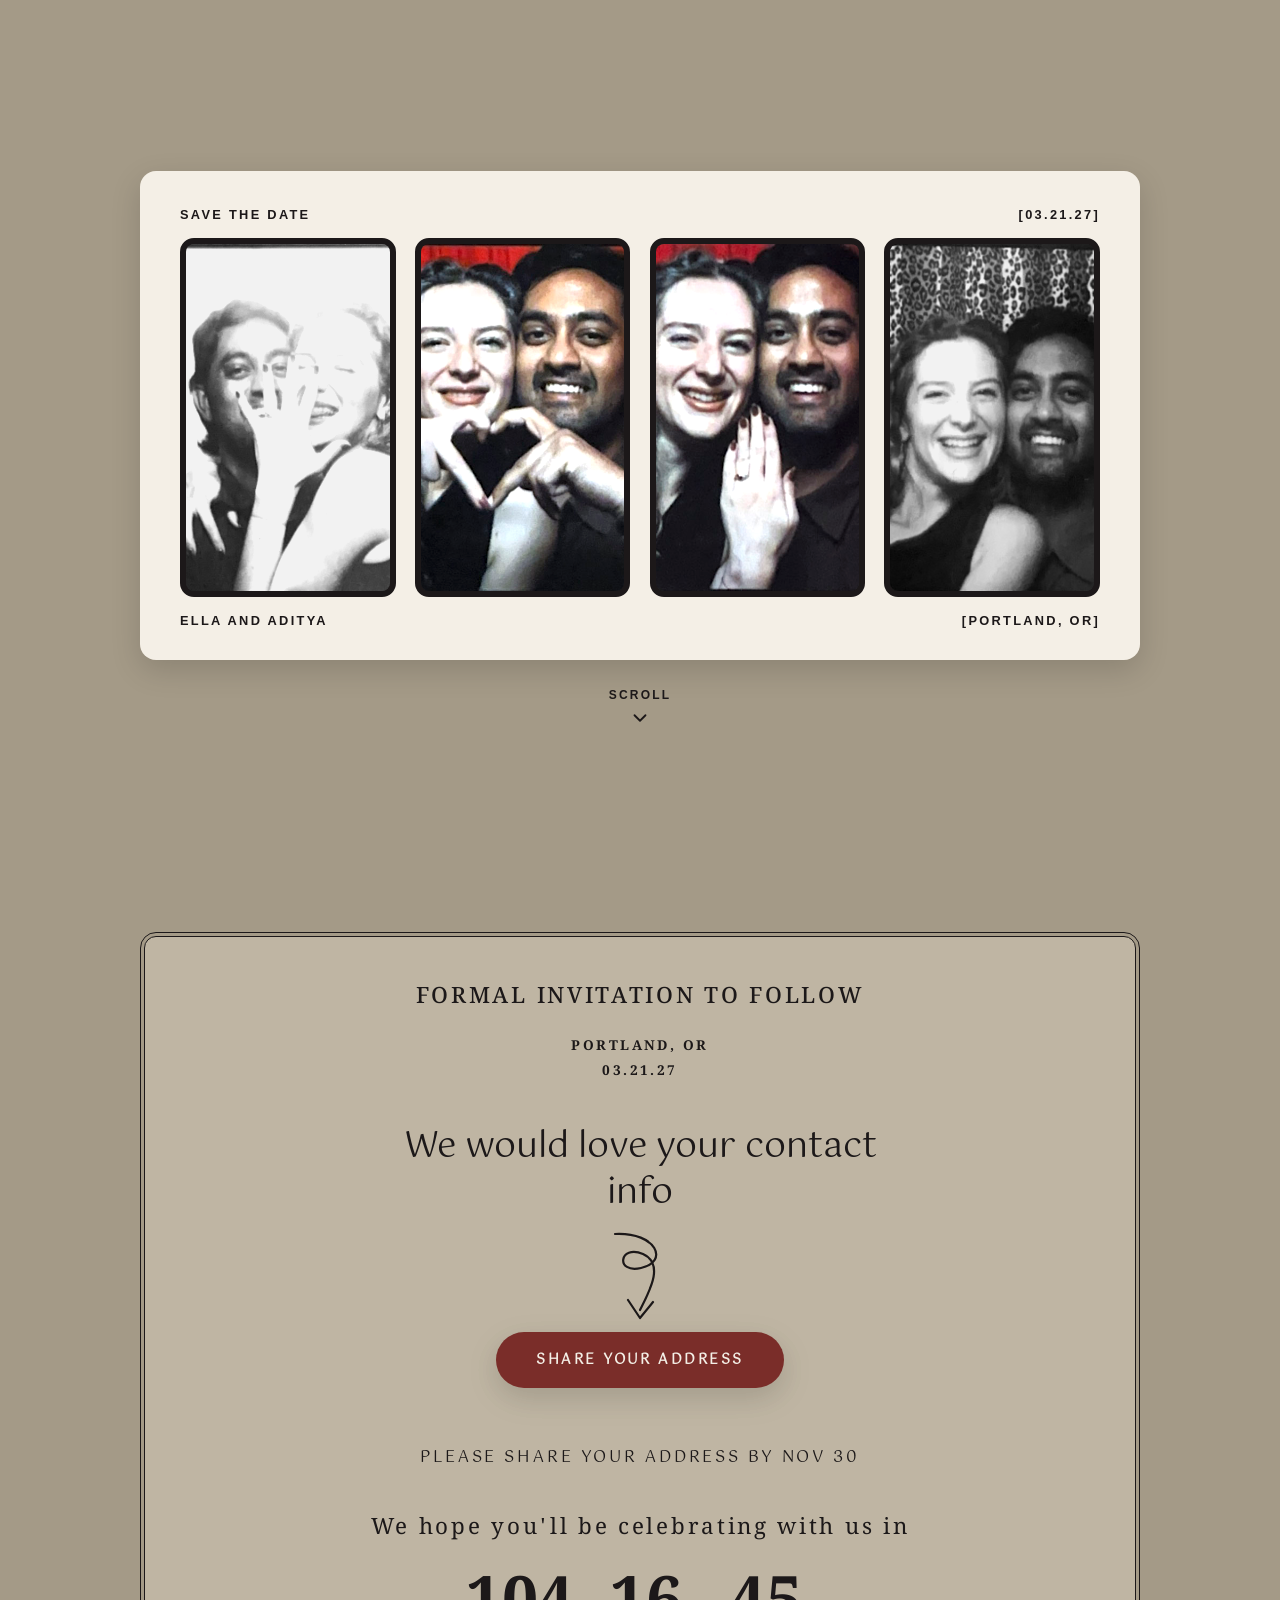
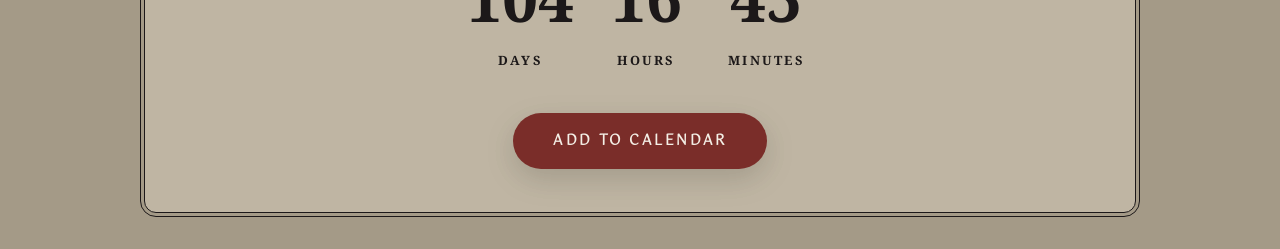
==== commit 7f090be7: "Update save-the-date.html" ====
--- a/save-the-date.html
+++ b/save-the-date.html
@@ -511,7 +511,7 @@
   <section class="screen" id="countdown-screen">
    <div class="panel">
     <div class="countdown" id="countdown">
-      <p class="questions">Please share your address by Nov 10</p>
+      <p class="questions">Please share your address by Nov 30</p>
       <h2>We hope you'll be celebrating with us in</h2>
       <div class="timer">
         <div class="unit"><span class="num" id="days">0</span><span class="label">Days</span></div>
